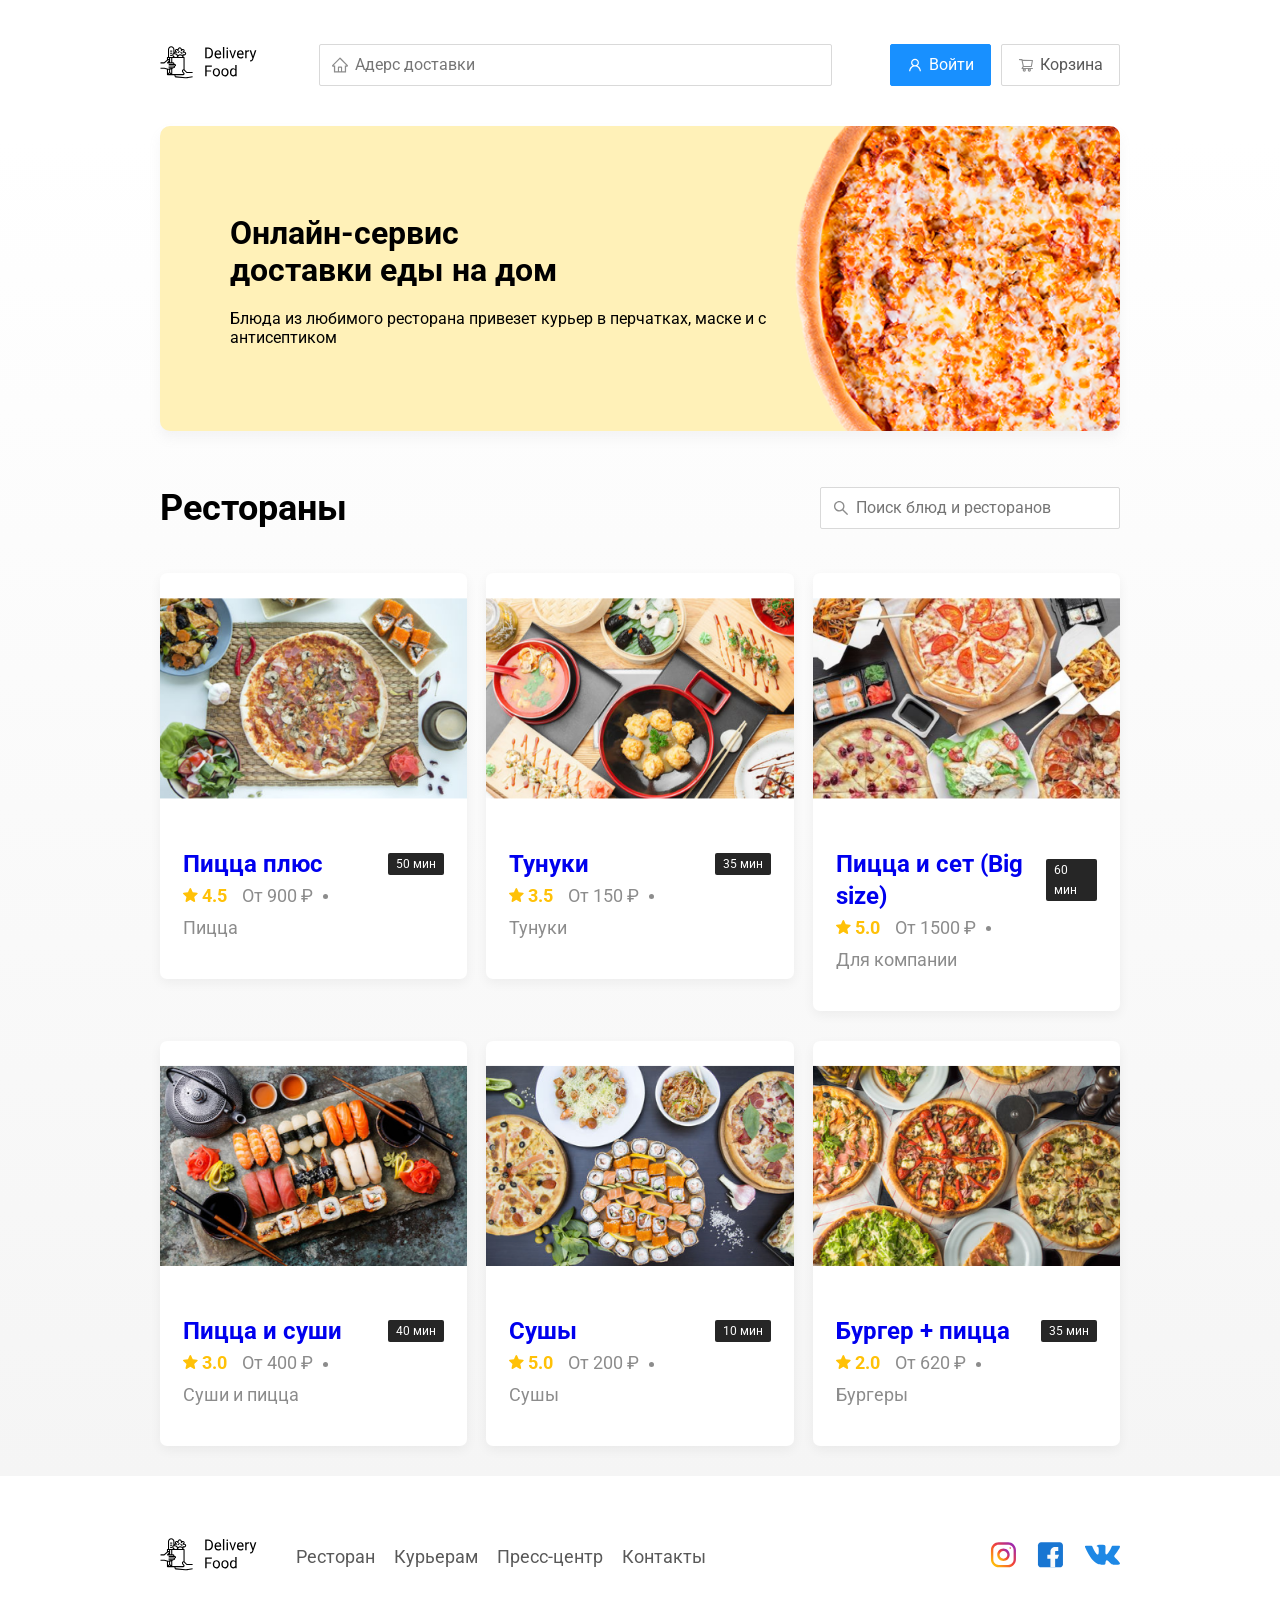
==== index.html @ 91195c6a "Add files via upload" ====
<!DOCTYPE html>
<html lang="ru">
<head>
    <meta charset="UTF-8">
    <meta name="viewport" content="width=device-width, initial-scale=1.0">
    <link rel="stylesheet" href="CSS\normalize.css">
    <link rel="stylesheet" href="/CSS/style.css">
    <title>Food delivery</title>
    <link href="https://fonts.googleapis.com/css?family=Roboto:400,700&display=swap&subset=cyrillic" rel="stylesheet">
</head>
<body>
    <div class="container">
        <header class="header">
            <a href="index.html" class="Logo"> 
                <img src="Images/logo.svg" alt="logo">
            </a>
            <input class="input input-address" type="text" placeholder="Адерс доставки">
            <div class="buttons">
                <button class="button button-primary">
                    <img src="Images/user.svg" alt="user" class="button-icon">
                    <span class="button-text">Войти</span>
                    </button>
                <button class="button">
                    <img src="Images/shopping-cart.svg" alt="" class="button-icon">
                    <span class="button-text">Корзина</span>
                </button>
            </div>
        </header>
    </div>
    <!-- container -->
    <main class="main">
        <div class="container">
            <section class="promo">
                <h1 class="promo-title">Онлайн-сервис <br> доставки еды на дом</h1>
                <p class="promo-text">Блюда из любимого ресторана привезет курьер в перчатках, маске и с антисептиком</p>
            </section>
    
            <secrtion class="restaurants">
                <div class="section-heading">
                    <h2 class="section-title">Рестораны</h2>
                    <input type="text" class="input input-search" placeholder="Поиск блюд и ресторанов">
                </div>
                <div class="cards">
                    <a href="restaurant.html" class="card">
                        <img src="Images/image.png" alt="image" class="card-image">
                        <div class="card-text">
                            <div class="card-heading">
                                <h3 class="card-title">Пицца плюс</h3>
                                <span class="card-tag tag">50 мин</span>
                            </div>
                            <!-- card heading -->
                            <div class="card-info">
                                <div class="rating"><img src="Images/star.svg" alt="rating" class="rating-star"> 4.5</div>
                                <div class="price">От 900 ₽</div>
                                <div class="category">Пицца</div>
                            </div>
                            <!-- card1-info -->
                        </div>
                    </a>
                    <!-- /card -->
                    <a href="restaurant.html" class="card">
                        <img src="Images/tanuki.png" alt="image" class="card-image">
                        <div class="card-text">
                            <div class="card-heading">
                                <h3 class="card-title">Тунуки</h3>
                                <span class="card-tag tag">35 мин</span>
                            </div>
                            <!-- card heading -->
                            <div class="card-info">
                                <div class="rating"><img src="Images/star.svg" alt="rating" class="rating-star"> 3.5</div>
                                <div class="price">От 150 ₽</div>
                                <div class="category">Тунуки</div>
                            </div>
                            <!-- card2-info -->
                        </div>
                    </a>
                    <!-- /card -->
                    <a href="restaurant.html" class="card" >
                        <img src="Images/foodband.png" alt="image" class="card-image">
                        <div class="card-text">
                            <div class="card-heading">
                                <h3 class="card-title">Пицца и сет (Big size)</h3>
                                <span class="card-tag tag">60 мин</span>
                            </div>
                            <!-- card heading -->
                            <div class="card-info">
                                <div class="rating"><img src="Images/star.svg" alt="rating" class="rating-star"> 5.0</div>
                                <div class="price">От 1500 ₽</div>
                                <div class="category">Для компании</div>
                            </div>
                            <!-- card3-info -->
                        </div>
                    </a>
                    <!-- /card -->
                    <a href="restaurant.html" class="card">
                        <img src="Images/sushi-set.png" alt="image" class="card-image">
                        <div class="card-text">
                            <div class="card-heading">
                                <h3 class="card-title">Пицца и суши</h3>
                                <span class="card-tag tag">40 мин</span>
                            </div>
                            <!-- card heading -->
                            <div class="card-info">
                                <div class="rating"><img src="Images/star.svg" alt="rating" class="rating-star"> 3.0</div>
                                <div class="price">От 400 ₽</div>
                                <div class="category">Суши и пицца</div>
                            </div>
                            <!-- card4-info -->
                        </div>
                    </a>
                    <!-- /card -->
                    <a href="restaurant.html" class="card">
                        <img src="Images/sushi.png" alt="image" class="card-image">
                        <div class="card-text">
                            <div class="card-heading">
                                <h3 class="card-title">Сушы</h3>
                                <span class="card-tag tag">10 мин</span>
                            </div>
                            <!-- card heading -->
                            <div class="card-info">
                                <div class="rating"><img src="Images/star.svg" alt="rating" class="rating-star"> 5.0</div>
                                <div class="price">От 200 ₽</div>
                                <div class="category">Сушы</div>
                            </div>
                            <!-- card5-info -->
                        </div>
                    </a>
                    <!-- /card -->
                    <a href="restaurant.html" class="card">
                        <img src="Images/pizza-burger.png" alt="image" class="card-image">
                        <div class="card-text">
                            <div class="card-heading">
                                <h3 class="card-title">Бургер + пицца</h3>
                                <span class="card-tag tag">35 мин</span>
                            </div>
                            <!-- card heading -->
                            <div class="card-info">
                                <div class="rating"><img src="Images/star.svg" alt="rating" class="rating-star"> 2.0</div>
                                <div class="price">От 620 ₽</div>
                                <div class="category">Бургеры</div>
                            </div>
                            <!-- card6-info -->
                        </div>
                    </a>
                    <!-- /card -->
                </div>
                <!-- /cards -->
            </secrtion>
        </div>
    </main>
    <footer class="footer">
        <div class="container">
            <div class="footer-block">
                <a href="index.html" class="Logo"> 
                    <img src="Images/logo.svg" alt="logo">
                </a>
                <nav class="footer-nav">
                    <a href="#" class="footer-link">Ресторан</a>
                    <a href="#" class="footer-link">Курьерам</a>
                    <a href="#" class="footer-link">Пресс-центр</a>
                    <a href="#" class="footer-link">Контакты</a>
                </nav>
                <div class="social-links">
                    <a href="#" class="social-link"><img src="Images\instagram.svg" alt="instagram"></a>
                    <a href="#" class="social-link"><img src="Images\FB.svg" alt="FB"></a>
                    <a href="#" class="social-link"><img src="Images\VK.svg" alt="VK"></a>
                </div>
            </div>
        </div>
    </footer>
</body>
</html>
---- CSS/style.css ----
* {
    box-sizing: border-box;
}
body {
    font-family: 'Roboto', sans-serif;
    padding-top: 44px;
}
.container{
    max-width: 1200px;
    margin: auto;
}
.header {
    display: flex;
    align-items: center;
    justify-content: space-between;
    margin-bottom: 40px;
}
.input {
    background: #FFFFFF;
    border: 1px solid #D9D9D9;
    border-radius: 2px;
    font-size: 16px;
    line-height: 24px;
    padding: 8px;
    color: #BFBFBF;
    padding-left: 35px;
    background-repeat: no-repeat;
    background-position: left 11px center;
}
.input-address {
    flex: 0.8;  /*80 відсотків від ширини екрану*/
    background-image: url(../Images/home.svg);
}
.input-search {
    background-image: url(../Images/search.svg);
    width: 300px;
    margin-left: auto;
}
.buttons {
    display: flex;
    align-items: center;
}
.button {
    /* кнопки рядом */
    display: flex;
    align-items: center;
    /* одна под одной */
    padding: 8px 16px;
    background: #FFFFFF;
    border: 1px solid #D9D9D9;
    box-sizing: border-box;
    box-shadow: 0px 0px 2px rgba(0, 0, 0, 0.0015);
    border-radius: 2px;
    color: #595959;
    font-size: 16px;
    line-height: 24px;
}
.button-primary {
    background: #1890FF;
    border: 1px solid #1890FF;
    color: #fff;
    margin-right: 10px;
}
.button-card-text {
    margin-right: 10px;
}
.button-icon {
    margin-right: 6px;
    vertical-align: middle;
}
.promo {
    box-shadow: 0px 7px 12px rgba(158, 158, 163, 0.1);
    background:#FFF1B8 url(../Images/promo-image.png) no-repeat top -152px right -159px / 542px;
    border-radius: 10px;
    padding: 68px 70px;
    margin-bottom: 56px;
}
.promo-text {
    max-width: 538px;
}
.section-heading {
    display: flex;
    align-items: center;
    margin-bottom: 44px;
}
.section-title {
    font-style: normal;
    font-weight: bold;
    font-size: 36px;
    line-height: 42px;
    margin: 0;
    color: #000000;
    margin-right: 30px;
}
.cards {
    display: flex;
    align-items: flex-start;
    flex-wrap: wrap;
    justify-content: space-between;
}
.card {
    background: #FFFFFF;
    box-shadow: 0px 4px 12px rgba(0, 0, 0, 0.05);
    border-radius: 7px;
    overflow: hidden;
    margin-bottom: 30px;
    flex-basis: 32%; /*малюноки по 30 відсотків займають*/
    text-decoration: none;
}
.card-image {
    width: 384px;
    height: 250px;
    object-fit: cover; /*обрізати під розмір якщо малюнок більший*/
}
.card-text {
    padding: 20px 23px 35px 23px;
}
.card-heading {
    display: flex;
    align-items: center;
    justify-content: space-between;
}
.card-title {
    margin: 0;
    font-style: normal;
    font-weight: bold;
    font-size: 24px;
    line-height: 32px;
}
.card-title-reg {
    font-weight: 400;
}
.card-tag {
    font-style: normal;
    font-weight: normal;
    font-size: 12px;
    line-height: 20px;
    color: #FFFFFF;
    background: #262626;
    border-radius: 2px;
    padding: 1px 8px;
}
.card-info  {
    display: flex;
    align-items: center;
    flex-wrap: wrap;
}
.card-buttons {
    display: flex;
    list-style: center;
    margin-top: 24px;
}
.card-price-bold {
    font-weight: bold;
    font-size: 20px;
    line-height: 32px;
    margin-left: 30px;
}
.rating {
    margin-right: 26px;
    color: #FFC107;
    font-style: normal;
    font-weight: bold;
    font-size: 18px;
    line-height: 32px;
}
.price, 
.category {
    font-size: 18px;
    line-height: 32px;
    color: #8C8C8C;
}
.price {
    margin-right: 10px;
}
.ingredients {
    font-size: 18px;
    line-height: 21px;
    color: #8C8C8C;
}
.category {                     /*обрізання переповненого тексту*/
    text-overflow: ellipsis;
    overflow: hidden;
    white-space: nowrap;
    min-width: 150px;
}
.price:after {
    content: "";
    width: 5px;
    height: 5px;
    background-color: #8C8C8C;
    display: inline-block;
    vertical-align: middle;
    border-radius: 50%;
    margin-left: 10px;
}
.main {
    background: linear-gradient(180deg, rgba(245, 245, 245, 0) 1.04%, #F5F5F5 100%);
}
.footer {
    padding: 60px 0;
}
.footer-block {
    display: flex;
    align-items: center;
    justify-content: space-between;
}
.footer-nav {
    margin-left: 35px;
    margin-right: auto;
}
.footer-link {
    display: inline-block;
    color: #595959;
    text-decoration: none;
    font-weight: normal;
    font-size: 18px;
    line-height: 21px;
}
.footer-link:not(:last-child) {
    margin-right: 15px;
}
.social-links {
    display: flex;
    align-items: center;
}
.social-link:not(:last-child) {
    margin-right: 21px;
}
.modal {

    position: fixed;
    left: 0;
    top: 0;
    width: 100%;
    height: 100%;
    background: rgba(0, 0, 0, 0.4);
    display: none;
}
.is-open {
    display: flex;
}
.modal-dialog {
    max-width: 780px;
    width: 95%;
    background: #FFFFFF;
    border-radius: 5px;
    margin: auto;
    padding: 40px 45px;
}
.modal-header {
    display: flex;
    align-items: center;
    justify-content: space-between;
    margin-bottom: 45px;
}
.close {
    font-size: 36px;
    border: none;
    background-color: transparent;
}
.modal-body {
    margin-bottom: 52px;
}
.food-row {
    display: flex;
    align-items: flex-start;
    justify-content: space-between;
    padding-bottom: 10px;
    border-bottom: 1px solid #D9D9D9;
    margin-bottom: 10px;
}
.food-name {
    font-weight: normal;
    font-size: 18px;
    line-height: 32px;
}
.food-price {
    margin-left: auto;
    margin-right: 47px;
    font-weight: bold;
    font-size: 20px;
    line-height: 32px;
}
.modal-title {
    margin: 0;
    font-style: normal;
    font-weight: bold;
    font-size: 36px;
    line-height: 42px;
}
.food-counter {
    display: flex;
    align-items: center;
}
.counter-button {
    display: flex;
    align-items: center;
    justify-content: center;
    width: 39px;
    height: 32px;
    background: #FFFFFF;
    border: 1px solid #40A9FF;
    box-sizing: border-box;
    border-radius: 2px;
    font-weight: normal;
    font-size: 14px;
    line-height: 22px;
    color: #40A9FF;
}
.coutner {
    font-size: 16px;
    line-height: 24px;
    margin-left: 10px;
    margin-right: 10px;
}
.modal-footer {
    display: flex;
    align-items: center;
    justify-content: space-between;
}
.footer-buttons {
    display: flex;
    align-items: center;
}
.modal-pricetag {
    background: #262626;
    border-radius: 5px;
    color: #FFFFFF;
    padding: 15px 20px;
    font-weight: bold;
    font-size: 20px;
    line-height: 23px;
}
@media (max-width: 1366px) {
    .container {
        max-width: 960px;
    }
    .promo {
        background-position: center right -190px;
        border-style: 750px;
    }
    .rating {
        margin-right: 15px;
    }
    .category, 
    .price {
        font-style: 14px;
    }
    .card-image {
        width: 100%;
        object-fit: scale-down;
    }
}
@media (max-width: 992px){
    .container {
        max-width: 750px;
    }
    .promo {
        padding: 50px;
        border-style: 400px;
        background-size: 400px;
        background-position: center right -200px;
    }
    .promo-text {
        font-size: 18px;
        max-width: 400px;
    }
    .card {
        flex-basis: 49%; /*пів екрану*/
    }
    .footer-link {
        font-style: 16px;
    }
}
@media (max-width: 768px){
    .container {
        max-width: 560px;
    }
    .card-info {
        font-weight: wrap;
    }
    .card .rating {         /*Тільки в середині картки*/
        flex-basis: 100%;
    }
    .card-title {
        font-size: 18px;
    }
    .promo {
        background-size: 400px;
        background-position: bottom -70px right -244px;
    }
    .promo-title {
        font-size: 24px;
        line-height: 1.4;
    }
    .promo-text {
        margin-top: 0;
    }
}
@media (max-width: 578px) {
    .container {
        width: 90%;
    }
    .header {
        flex-wrap: wrap;
    }
    .input-address {
        margin-top: 15px;
        order: 5;
        flex: 1;
    }
    .promo {
        background-image: none;
    }
    .promo-title {
        margin-bottom: 10px;
    }
    .section-title {
        font-size: 20px;
    }
    .card {
        flex-basis: 100%;
    }
    .card-image {
        width: 100%;
    }
    .footer {
        padding: 30px 0;
    }
    .footer-block {
        align-items: flex-start; /*вирівнювання по верхівці*/
    }
    .footer-nav {
        margin-left: 0;
        margin-right: 0;
        order: 0;
        display: flex;
        flex-direction: column; /*вирівнювання в стовпчик*/
    }
    .footer-logo {
        margin-right: 15px;
        order: 1;
    }
    .social-links {
        order: 2;
    }
}
@media (max-width: 480px) {
    .button-text {
        display: none;
    }
    .button-icon {
        margin: 0;
    }
    .button {
        min-height: 40px;
    }
    .promo {
        padding: 20px;
    }
    .section-heading {
        flex-wrap: wrap;
    }
    .footer-block {
        flex-wrap: wrap;
        font-display: column;
    }
    .footer-logo {
        order: 0;
        margin-bottom: 20px;
    }
    .footer-nav {
        margin-bottom: 20px;
        text-align: center;
    }
    footer-link:not(:last-child) {
        margin-right: 0;
    }
}
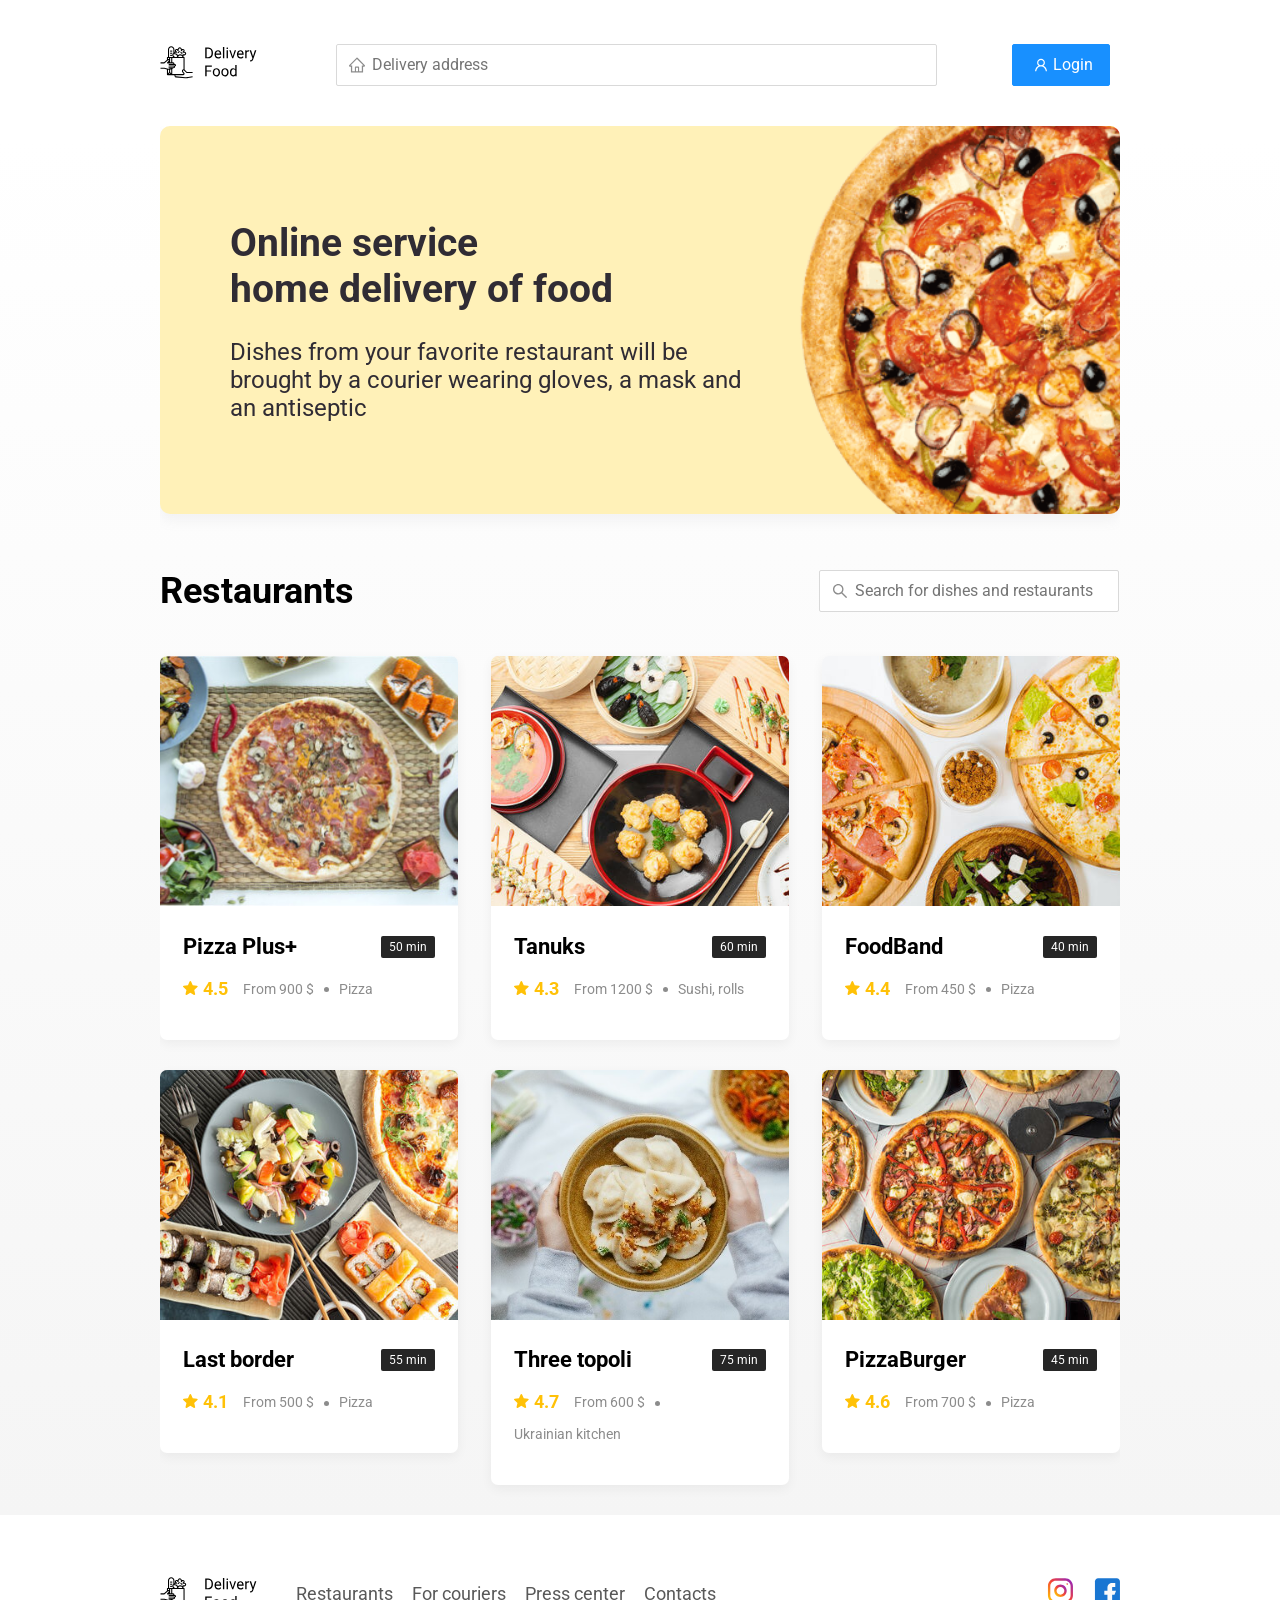
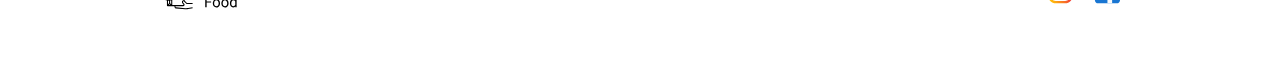
==== commit 8a8378c6: "Add files via upload" ====
--- a/index.html
+++ b/index.html
@@ -1,172 +1,220 @@
 <!DOCTYPE html>
-<html lang="ru">
+<html lang="en">
+
 <head>
-    <meta charset="UTF-8">
-    <meta name="viewport" content="width=device-width, initial-scale=1.0">
-    <link rel="stylesheet" href="CSS\normalize.css">
-    <link rel="stylesheet" href="/CSS/style.css">
-    <title>Food delivery</title>
-    <link href="https://fonts.googleapis.com/css?family=Roboto:400,700&display=swap&subset=cyrillic" rel="stylesheet">
+    <meta charset="UTF-8"/>
+    <meta name="viewport" content="width=device-width, initial-scale=1.0"/>
+    <title>Delivery Food — home delivery</title>
+	<link rel="icon" type="image/x-icon" href="img/icon/logo.svg">
+    <link href="https://fonts.googleapis.com/css?family=Roboto:400,700&display=swap&subset=cyrillic" rel="stylesheet"/>
+    <link rel="stylesheet" href="css/normalize.css"/>
+    <link rel="stylesheet" href="css/style.css"/>
+    <link rel="stylesheet" href="https://cdn.jsdelivr.net/npm/swiper@8/swiper-bundle.min.css">
 </head>
+
 <body>
-    <div class="container">
-        <header class="header">
-            <a href="index.html" class="Logo"> 
-                <img src="Images/logo.svg" alt="logo">
-            </a>
-            <input class="input input-address" type="text" placeholder="Адерс доставки">
-            <div class="buttons">
-                <button class="button button-primary">
-                    <img src="Images/user.svg" alt="user" class="button-icon">
-                    <span class="button-text">Войти</span>
-                    </button>
-                <button class="button">
-                    <img src="Images/shopping-cart.svg" alt="" class="button-icon">
-                    <span class="button-text">Корзина</span>
-                </button>
-            </div>
-        </header>
-    </div>
-    <!-- container -->
-    <main class="main">
-        <div class="container">
-            <section class="promo">
-                <h1 class="promo-title">Онлайн-сервис <br> доставки еды на дом</h1>
-                <p class="promo-text">Блюда из любимого ресторана привезет курьер в перчатках, маске и с антисептиком</p>
-            </section>
-    
-            <secrtion class="restaurants">
-                <div class="section-heading">
-                    <h2 class="section-title">Рестораны</h2>
-                    <input type="text" class="input input-search" placeholder="Поиск блюд и ресторанов">
-                </div>
-                <div class="cards">
-                    <a href="restaurant.html" class="card">
-                        <img src="Images/image.png" alt="image" class="card-image">
-                        <div class="card-text">
-                            <div class="card-heading">
-                                <h3 class="card-title">Пицца плюс</h3>
-                                <span class="card-tag tag">50 мин</span>
-                            </div>
-                            <!-- card heading -->
-                            <div class="card-info">
-                                <div class="rating"><img src="Images/star.svg" alt="rating" class="rating-star"> 4.5</div>
-                                <div class="price">От 900 ₽</div>
-                                <div class="category">Пицца</div>
-                            </div>
-                            <!-- card1-info -->
-                        </div>
-                    </a>
-                    <!-- /card -->
-                    <a href="restaurant.html" class="card">
-                        <img src="Images/tanuki.png" alt="image" class="card-image">
-                        <div class="card-text">
-                            <div class="card-heading">
-                                <h3 class="card-title">Тунуки</h3>
-                                <span class="card-tag tag">35 мин</span>
-                            </div>
-                            <!-- card heading -->
-                            <div class="card-info">
-                                <div class="rating"><img src="Images/star.svg" alt="rating" class="rating-star"> 3.5</div>
-                                <div class="price">От 150 ₽</div>
-                                <div class="category">Тунуки</div>
-                            </div>
-                            <!-- card2-info -->
-                        </div>
-                    </a>
-                    <!-- /card -->
-                    <a href="restaurant.html" class="card" >
-                        <img src="Images/foodband.png" alt="image" class="card-image">
-                        <div class="card-text">
-                            <div class="card-heading">
-                                <h3 class="card-title">Пицца и сет (Big size)</h3>
-                                <span class="card-tag tag">60 мин</span>
-                            </div>
-                            <!-- card heading -->
-                            <div class="card-info">
-                                <div class="rating"><img src="Images/star.svg" alt="rating" class="rating-star"> 5.0</div>
-                                <div class="price">От 1500 ₽</div>
-                                <div class="category">Для компании</div>
-                            </div>
-                            <!-- card3-info -->
-                        </div>
-                    </a>
-                    <!-- /card -->
-                    <a href="restaurant.html" class="card">
-                        <img src="Images/sushi-set.png" alt="image" class="card-image">
-                        <div class="card-text">
-                            <div class="card-heading">
-                                <h3 class="card-title">Пицца и суши</h3>
-                                <span class="card-tag tag">40 мин</span>
-                            </div>
-                            <!-- card heading -->
-                            <div class="card-info">
-                                <div class="rating"><img src="Images/star.svg" alt="rating" class="rating-star"> 3.0</div>
-                                <div class="price">От 400 ₽</div>
-                                <div class="category">Суши и пицца</div>
-                            </div>
-                            <!-- card4-info -->
-                        </div>
-                    </a>
-                    <!-- /card -->
-                    <a href="restaurant.html" class="card">
-                        <img src="Images/sushi.png" alt="image" class="card-image">
-                        <div class="card-text">
-                            <div class="card-heading">
-                                <h3 class="card-title">Сушы</h3>
-                                <span class="card-tag tag">10 мин</span>
-                            </div>
-                            <!-- card heading -->
-                            <div class="card-info">
-                                <div class="rating"><img src="Images/star.svg" alt="rating" class="rating-star"> 5.0</div>
-                                <div class="price">От 200 ₽</div>
-                                <div class="category">Сушы</div>
-                            </div>
-                            <!-- card5-info -->
-                        </div>
-                    </a>
-                    <!-- /card -->
-                    <a href="restaurant.html" class="card">
-                        <img src="Images/pizza-burger.png" alt="image" class="card-image">
-                        <div class="card-text">
-                            <div class="card-heading">
-                                <h3 class="card-title">Бургер + пицца</h3>
-                                <span class="card-tag tag">35 мин</span>
-                            </div>
-                            <!-- card heading -->
-                            <div class="card-info">
-                                <div class="rating"><img src="Images/star.svg" alt="rating" class="rating-star"> 2.0</div>
-                                <div class="price">От 620 ₽</div>
-                                <div class="category">Бургеры</div>
-                            </div>
-                            <!-- card6-info -->
-                        </div>
-                    </a>
-                    <!-- /card -->
-                </div>
-                <!-- /cards -->
-            </secrtion>
-        </div>
-    </main>
-    <footer class="footer">
-        <div class="container">
-            <div class="footer-block">
-                <a href="index.html" class="Logo"> 
-                    <img src="Images/logo.svg" alt="logo">
-                </a>
-                <nav class="footer-nav">
-                    <a href="#" class="footer-link">Ресторан</a>
-                    <a href="#" class="footer-link">Курьерам</a>
-                    <a href="#" class="footer-link">Пресс-центр</a>
-                    <a href="#" class="footer-link">Контакты</a>
-                </nav>
-                <div class="social-links">
-                    <a href="#" class="social-link"><img src="Images\instagram.svg" alt="instagram"></a>
-                    <a href="#" class="social-link"><img src="Images\FB.svg" alt="FB"></a>
-                    <a href="#" class="social-link"><img src="Images\VK.svg" alt="VK"></a>
-                </div>
-            </div>
-        </div>
-    </footer>
+	<div class="container">
+		<header class="header">
+			<a class="logo">
+				<img src="img/icon/logo.svg" alt="Logo"/>
+			</a>
+			<label class="address">
+				<input type="text" class="input input-address" placeholder="Delivery address"/>
+			</label>
+			<div class="buttons">
+				<span class="user-name"></span>
+				<button class="button button-primary button-auth">
+					<span class="button-auth-svg"></span>
+					<span class="button-text">Login</span>
+				</button>
+				<button class="button button-cart" id="cart-button">
+					<span class="button-cart-svg"></span>
+					<span class="button-text">Cart</span>
+				</button>
+				<button class="button button-primary button-out">
+					<span class="button-text">Logout</span>
+					<span class="button-out-svg"></span>
+				</button>
+			</div>
+		</header>
+	</div>
+	<!-- /.container  -->
+
+	<main class="main">
+		<div class="container">
+			<div class="container-promo swiper-container">
+				<div class="swiper-wrapper">
+				<section class="swiper-slide promo pizza">
+					<h1 class="promo-title">Online service <br/>home delivery of food</h1>
+					<p class="promo-text">
+						Dishes from your favorite restaurant will be brought by a courier wearing gloves, a mask and an antiseptic
+					</p>
+				</section>
+				<section class="swiper-slide promo kebab">
+					<h1 class="promo-title">Kebabs for May <br> with discount 35%</h1>
+					<p class="promo-text">
+						Order kebabs in any restaurant before May 10 and get a discount using the OMAG promo code
+					</p>
+				</section>
+				<section class="swiper-slide promo vegetables">
+					<h1 class="promo-title">20% discount on all food <br> by promo code LOVE.JS</h1>
+					<p class="promo-text">
+						The dish from the restaurant will be brought along with two gift books on the frontend
+					</p>
+				</section>
+				<section class="swiper-slide promo sushi">
+					<h1 class="promo-title">Discounted sets up to 30% <br> in restaurants</h1>
+					<p class="promo-text">
+						Discounts on sets until May 30 with a promo code DADADA
+					</p>
+				</section>
+				</div>
+			</div>
+			<section class="restaurants">
+				<div class="section-heading">
+					<h2 class="section-title">Restaurants</h2>
+					<label class="search">
+						<input type="text" class="input input-search" placeholder="Search for dishes and restaurants"/>
+					</label>
+				</div>
+				<div class="cards cards-restaurants">
+					
+				</div>
+				<!-- /.cards -->
+			</section>
+			<section class="menu hide">
+				<div class="section-heading">
+					<h2 class="section-title restaurant-title">Pizza Plus</h2>
+					<div class="card-info">
+						<div class="rating">
+							4.5
+						</div>
+						<div class="price">From 50 $</div>
+						<div class="category">Pizza</div>
+					</div>
+					<!-- /.card-info -->
+				</div>
+				<div class="cards cards-menu">
+					
+				</div>
+				<!-- /.cards -->
+			</section>
+
+		</div>
+		<!-- /.container -->
+	</main>
+
+	<footer class="footer">
+		<div class="container">
+			<div class="footer-block">
+				<img src="img/icon/logo.svg" alt="logo" class="logo footer-logo"/>
+				<nav class="footer-nav">
+					<a href="#" class="footer-link">Restaurants </a>
+					<a href="#" class="footer-link">For couriers</a>
+					<a href="#" class="footer-link">Press center</a>
+					<a href="#" class="footer-link">Contacts</a>
+				</nav>
+				<div class="social-links">
+					<a href="#" class="social-link"><img src="img/social/instagram.svg" alt="instagram"/></a>
+					<a href="#" class="social-link"><img src="img/social/fb.svg" alt="facebook"/></a>
+				</div>
+				<!-- /.social-links -->
+			</div>
+			<!-- /.footer-block -->
+		</div>
+	</footer>
+
+	<div class="modal modal-cart">
+		<div class="modal-dialog">
+			<div class="modal-header">
+				<h3 class="modal-title">Cart</h3>
+				<button class="close">&times;</button>
+			</div>
+			<!-- /.modal-header -->
+			<div class="modal-body">
+				<div class="food-row">
+					<span class="food-name">Roll eel standard</span>
+					<strong class="food-price">250 $</strong>
+					<div class="food-counter">
+						<button class="counter-button">-</button>
+						<span class="counter">1</span>
+						<button class="counter-button">+</button>
+					</div>
+				</div>
+				<!-- /.foods-row -->
+				<div class="food-row">
+					<span class="food-name">Ролл угорь стандарт</span>
+					<strong class="food-price">250 $</strong>
+					<div class="food-counter">
+						<button class="counter-button">-</button>
+						<span class="counter">1</span>
+						<button class="counter-button">+</button>
+					</div>
+				</div>
+				<!-- /.foods-row -->
+				<div class="food-row">
+					<span class="food-name">Ролл угорь стандарт</span>
+					<strong class="food-price">250 $</strong>
+					<div class="food-counter">
+						<button class="counter-button">-</button>
+						<span class="counter">1</span>
+						<button class="counter-button">+</button>
+					</div>
+				</div>
+				<!-- /.foods-row -->
+				<div class="food-row">
+					<span class="food-name">Ролл угорь стандарт</span>
+					<strong class="food-price">250 $</strong>
+					<div class="food-counter">
+						<button class="counter-button">-</button>
+						<span class="counter">1</span>
+						<button class="counter-button">+</button>
+					</div>
+				</div>
+				<!-- /.foods-row -->
+			</div>
+			<!-- /.modal-body -->
+			<div class="modal-footer">
+				<span class="modal-pricetag">1250 $</span>
+				<div class="footer-buttons">
+					<button class="button button-primary">Make order</button>
+					<button class="button clear-cart">Cancel</button>
+				</div>
+			</div>
+			<!-- /.modal-footer -->
+		</div>
+		<!-- /.modal-dialog -->
+	</div>
+
+	<div class="modal-auth">
+		<div class="modal-dialog modal-dialog-auth">
+			<button class="close-auth">&times;</button>
+			<form id="logInForm">
+				<fieldset class="modal-body">
+					<legend class="modal-title">Authorization</legend>
+					<label class="label-auth">
+						<span>Login</span>
+						<input id="login" type="text">
+						<span id='wrongLogin'>Input login</span>
+					</label>
+					<label class="label-auth">
+						<span>Password</span>
+						<input id="password" type="password">
+					</label>
+				</fieldset>
+				<!-- /.modal-body -->
+				<div class="modal-footer">
+					<div class="footer-buttons">
+						<button class="button button-primary button-login" type="submit">Login</button>
+					</div>
+				</div>
+			</form>
+			<!-- /.modal-footer -->
+		</div>
+		<!-- /.modal-dialog -->
+	</div>
+	<script src="https://cdn.jsdelivr.net/npm/swiper@8/swiper-bundle.min.js"></script>
+	<script src="js/main.js"></script>
 </body>
+
 </html>
--- a/css/style.css
+++ b/css/style.css
@@ -0,0 +1,848 @@
+* {
+    box-sizing: border-box;
+}
+
+body {
+    font-family: "Roboto", sans-serif;
+    padding-top: 44px;
+}
+
+a,
+button {
+    cursor: pointer;
+    color: inherit;
+}
+
+.hide {
+    display: none;
+}
+
+.container {
+    max-width: 1200px;
+    margin: auto;
+    overflow: hidden;
+}
+
+.header {
+    display: flex;
+    align-items: center;
+    justify-content: space-between;
+    margin-bottom: 40px;
+}
+
+.input {
+    background-color: #ffffff;
+    border: 1px solid #d9d9d9;
+    border-radius: 2px;
+    font-size: 16px;
+    line-height: 24px;
+    padding: 8px 8px 8px 35px;
+    background-repeat: no-repeat;
+    background-position: left 11px center;
+}
+
+.address {
+    flex: 0.8;
+}
+
+.input-address {
+    width: 100%;
+    background-image: url(../img/icon/home.svg);
+}
+
+.search {
+    margin-left: auto;
+    margin-right: 1px;
+}
+
+.input-search {
+    width: 300px;
+    background-image: url(../img/icon/search.svg);
+
+}
+
+.buttons {
+    display: flex;
+    align-items: center;
+}
+
+.button {
+    display: flex;
+    align-items: center;
+    padding: 8px 16px;
+    background: #ffffff;
+    border: 1px solid #d9d9d9;
+    box-sizing: border-box;
+    box-shadow: 0 0 2px rgba(0, 0, 0, 0.0015);
+    border-radius: 2px;
+    color: #595959;
+    font-size: 16px;
+    line-height: 24px;
+}
+
+.button:hover {
+    background: #1890ff;
+    border: 1px solid #1890ff;
+    color: #fff;
+}
+
+
+.button-primary {
+    background: #1890ff;
+    border: 1px solid #1890ff;
+    color: #fff;
+    margin-right: 10px;
+}
+
+.button-primary:hover {
+    background: #ffffff;
+    border: 1px solid #d9d9d9;
+    color: #595959;
+}
+
+.button-icon {
+    margin-right: 6px;
+}
+
+.button-card-text {
+    margin-right: 10px;
+}
+
+.button-auth {
+    background-position: 20px 13px;
+}
+
+.button-primary .button-auth-svg {
+    width: 24px;
+    height: 24px;
+    background-color: #fff;
+    -webkit-mask: url("../img/icon/user.svg") no-repeat 50% 50%;
+    mask: url("../img/icon/user.svg") no-repeat 50% 50%;
+    background-repeat: no-repeat;
+}
+
+.button-primary:hover .button-auth-svg {
+    background-color: #595959;
+}
+
+.button .button-cart-svg {
+    width: 24px;
+    height: 24px;
+    background-color: #595959;
+    -webkit-mask: url("../img/icon/shopping-cart.svg") no-repeat 50% 50%;
+    mask: url("../img/icon/shopping-cart.svg") no-repeat 50% 50%;
+    background-repeat: no-repeat;
+}
+
+.button-primary .button-cart-svg {
+    background-color: #fff;
+}
+
+.button:hover .button-cart-svg {
+    background-color: #fff;
+}
+
+.button-primary:hover .button-cart-svg {
+    background-color: #595959;
+}
+
+.button-cart {
+    display: none;
+    margin: 0 5px;
+}
+
+.button-out {
+    display: none;
+    margin: 0 5px;
+}
+
+.user-name {
+    display: none;
+    margin-right: 20px;
+    font-weight: bold;
+    font-size: 18px;
+}
+
+.promo-slider {
+
+    width: 600px;
+    height: 300px;
+
+}
+
+.promo {
+    box-shadow: 0 7px 12px rgba(158, 158, 163, 0.1);
+    border-radius: 10px;
+    padding: 68px 70px;
+    margin-bottom: 56px;
+}
+
+.pizza {
+    background: #fff1b8 url(../img/promo/pizza.png) no-repeat top -100px right -250px / 830px
+}
+
+.kebab {
+    background: #D6E4FF url(../img/promo/kebab.png) no-repeat top 45px right 40px / 450px;
+}
+
+.vegetables {
+    background: #FFF566 url(../img/promo/vegetables.png) no-repeat top 0 right 0 / 825px
+}
+
+.sushi {
+    background: #FFF1F0 url(../img/promo/sushi.png) no-repeat top 10px right 15px / 500px
+}
+
+.promo-title {
+    font-style: normal;
+    font-weight: bold;
+    font-size: 39px;
+    line-height: 46px;
+    color: #302c34;
+}
+
+.promo-text {
+    font-style: normal;
+    font-weight: normal;
+    font-size: 24px;
+    line-height: 28px;
+    color: #302c34;
+    max-width: 538px;
+}
+
+.main {
+    background: linear-gradient(180deg, rgba(245, 245, 245, 0) 1.04%, #f5f5f5 100%);
+}
+
+.section-heading {
+    display: flex;
+    align-items: center;
+    margin-bottom: 44px;
+}
+
+.section-title {
+    font-style: normal;
+    font-weight: bold;
+    font-size: 36px;
+    line-height: 42px;
+    margin: 0 30px 0 0;
+    color: #000000;
+}
+
+.cards {
+    display: flex;
+    align-items: flex-start;
+    justify-content: space-between;
+    flex-wrap: wrap;
+}
+
+.card {
+    background: #ffffff;
+    box-shadow: 0 4px 12px rgba(0, 0, 0, 0.05);
+    border-radius: 7px;
+    overflow: hidden;
+    margin-bottom: 30px;
+    flex-basis: 31%;
+    text-decoration: none;
+
+}
+
+.card-restaurant {
+    cursor: pointer
+}
+
+.card-image {
+    width: 100%;
+    height: 250px;
+    object-fit: cover;
+}
+
+
+.card-text {
+    padding: 20px 23px 35px;
+    min-height: 275px;
+    display: flex;
+    flex-direction: column;
+}
+
+
+
+.restaurants .card-text {
+    min-height: auto;
+}
+
+.card-heading {
+    display: flex;
+    align-items: center;
+    justify-content: space-between;
+    margin-bottom: 10px;
+}
+
+.card-title {
+    margin: 0;
+    font-style: normal;
+    font-weight: bold;
+    font-size: 22px;
+    line-height: 32px;
+}
+
+.card-title-reg {
+    font-weight: 400;
+}
+
+.card-tag {
+    font-style: normal;
+    font-weight: normal;
+    font-size: 12px;
+    line-height: 20px;
+    color: #ffffff;
+    background: #262626;
+    border-radius: 2px;
+    padding: 1px 8px;
+}
+
+.card-info {
+    display: flex;
+    align-items: center;
+    flex-wrap: wrap;
+}
+
+.card-buttons {
+    display: flex;
+    margin-top: 24px;
+    flex-grow: 1;
+    align-items: flex-end;
+}
+
+.card-price-bold {
+    font-weight: bold;
+    font-size: 20px;
+    line-height: 32px;
+    margin-left: 30px;
+}
+
+.rating {
+    background-image: url("../img/icon/rating.svg");
+    background-repeat: no-repeat;
+    background-position: 0 7px;
+    padding-left: 20px;
+    margin-right: 26px;
+    color: #ffc107;
+    font-weight: bold;
+    font-size: 18px;
+    line-height: 32px;
+}
+
+.price,
+.category {
+    color: #8c8c8c;
+    font-size: 18px;
+    line-height: 32px;
+}
+
+.price {
+    margin-right: 10px;
+}
+
+.ingredients {
+    color: #8c8c8c;
+    font-size: 18px;
+    line-height: 21px;
+}
+
+.category {
+    text-overflow: ellipsis;
+    overflow: hidden;
+    white-space: nowrap;
+    max-width: 150px;
+}
+
+.price:after {
+    content: "";
+    width: 5px;
+    height: 5px;
+    background-color: #8c8c8c;
+    display: inline-block;
+    vertical-align: middle;
+    border-radius: 50%;
+    margin-left: 10px;
+}
+
+.footer {
+    padding: 60px 0;
+}
+
+.footer-block {
+    display: flex;
+    align-items: center;
+    justify-content: space-between;
+}
+
+.footer-nav {
+    margin-left: 35px;
+    margin-right: auto;
+}
+
+.footer-link {
+    display: inline-block;
+    color: #595959;
+    font-style: normal;
+    font-weight: normal;
+    font-size: 18px;
+    line-height: 21px;
+    text-decoration: none;
+}
+
+.footer-link:not(:last-child) {
+    margin-right: 15px;
+}
+
+.social-links {
+    display: flex;
+    align-items: center;
+}
+
+.social-link:not(:last-child) {
+    margin-right: 21px;
+}
+
+.modal {
+    position: fixed;
+    left: 0;
+    top: 0;
+    width: 100%;
+    height: 100%;
+    background: rgba(0, 0, 0, 0.4);
+    display: none;
+    z-index: 999;
+}
+
+.modal-auth {
+    position: fixed;
+    left: 0;
+    top: 0;
+    width: 100%;
+    height: 100%;
+    background: rgba(0, 0, 0, 0.4);
+    display: none;
+    z-index: 999;
+}
+
+.is-open {
+    display: flex;
+}
+
+.modal-dialog {
+    max-width: 780px;
+    width: 95%;
+    background: #ffffff;
+    border-radius: 5px;
+    margin: auto;
+    padding: 40px 45px;
+}
+
+.modal-dialog-auth {
+    width: auto;
+    position: relative;
+}
+
+.label-auth {
+    display: block;
+    margin: 30px;
+}
+
+.label-auth span {
+    width: 80px;
+    display: inline-block;
+}
+
+.modal-header {
+    display: flex;
+    align-items: center;
+    justify-content: space-between;
+    margin-bottom: 45px;
+}
+
+.modal-title {
+    margin: 0;
+    font-weight: bold;
+    font-size: 36px;
+    line-height: 42px;
+}
+
+.close {
+    font-size: 36px;
+    border: none;
+    background-color: transparent;
+}
+
+.close-auth {
+    font-size: 36px;
+    border: none;
+    background-color: transparent;
+    position: absolute;
+    top: 10px;
+    right: 20px;
+}
+
+.modal-body {
+    margin-bottom: 22px;
+}
+
+.food-row {
+    display: flex;
+    align-items: flex-start;
+    justify-content: space-between;
+    padding-bottom: 8px;
+    border-bottom: 1px solid #d9d9d9;
+    margin-bottom: 15px;
+}
+
+.food-name {
+    font-weight: normal;
+    font-size: 18px;
+    line-height: 32px;
+}
+
+.food-price {
+    margin-left: auto;
+    margin-right: 47px;
+    font-weight: bold;
+    font-size: 20px;
+    line-height: 32px;
+}
+
+.food-counter {
+    display: flex;
+    align-items: center;
+}
+
+.counter-button {
+    display: flex;
+    align-items: center;
+    justify-content: center;
+    width: 39px;
+    height: 32px;
+    background: #ffffff;
+    border: 1px solid #40a9ff;
+    box-sizing: border-box;
+    border-radius: 2px;
+    font-weight: normal;
+    font-size: 14px;
+    line-height: 22px;
+    color: #40a9ff;
+}
+
+.counter-button:hover {
+    background: #40a9ff;
+    border: 1px solid #ffffff;
+    color: #ffffff;
+}
+
+.counter {
+    font-size: 16px;
+    line-height: 24px;
+    margin-left: 10px;
+    margin-right: 10px;
+}
+
+.modal-footer {
+    display: flex;
+    align-items: center;
+    justify-content: space-between;
+}
+
+.modal-auth .modal-footer {
+    justify-content: flex-end;
+}
+
+.footer-buttons {
+    display: flex;
+    align-items: center;
+}
+
+.modal-pricetag {
+    background: #262626;
+    border-radius: 5px;
+    color: #ffffff;
+    padding: 15px 20px;
+    font-size: 20px;
+    line-height: 23px;
+}
+
+#wrongLogin {
+    color: red;
+    margin-left: 150px;
+    display: none;
+}
+
+@media (max-width: 1366px) {
+    .container {
+        max-width: 960px;
+    }
+
+    .pizza {
+        background-position: center right -300px;
+        background-size: 750px;
+    }
+
+
+    .kebab {
+        background-position: top -5px right -93px;
+        background-size: 530px;
+    }
+
+    .vegetables {
+        background-position: top 0 right -93px;
+        background-size: 820px;
+    }
+
+    .sushi {
+        background-position: center right -90px;
+    }
+
+    .rating {
+        margin-right: 15px;
+    }
+
+    .category,
+    .price {
+        font-size: 14px;
+    }
+}
+
+@media (max-width: 992px) {
+    .container {
+        max-width: 750px;
+    }
+
+
+
+    .pizza {
+        padding: 50px;
+        background-size: 500px;
+        background-position: center right -200px;
+    }
+
+
+    .kebab {
+        background-position: top 55px right -100px;
+        background-size: 385px;
+    }
+
+    .vegetables {
+        background-position: top 0 right -280px;
+        background-size: 810px;
+    }
+
+    .sushi {
+        background-position: top 30px right -175px;
+    }
+
+
+
+    .promo-text {
+        font-size: 18px;
+        max-width: 400px;
+    }
+
+    .card {
+        flex-basis: 49%;
+    }
+
+    .footer-link {
+        font-size: 16px;
+    }
+}
+
+@media (max-width: 768px) {
+    .container {
+        max-width: 560px;
+    }
+
+    .card-info {
+        flex-wrap: wrap;
+    }
+
+    .card .rating {
+        flex-basis: 100%;
+    }
+
+    .card-title {
+        font-size: 18px;
+    }
+
+    .card-text {
+        min-height: 290px;
+    }
+
+    .card-price-bold {
+        margin-left: 20px;
+    }
+
+
+    .pizza {
+        background-size: 400px;
+        background-position: bottom 50px right -200px;
+    }
+
+
+    .kebab {
+        background-position: top -5px right -74px;
+        background-size: 300px;
+    }
+
+    .vegetables {
+        background-position: top 0 right -240px;
+        background-size: 702px;
+    }
+
+    .sushi {
+        background-position: top -24px right -75px;
+        background-size: 302px;
+    }
+
+    .promo-title {
+        font-size: 24px;
+        line-height: 1.4;
+    }
+
+    .promo-text {
+        margin-top: 0;
+    }
+}
+
+@media (max-width: 578px) {
+    .container {
+        width: 90%;
+    }
+
+    .address {
+        min-width: 100%;
+        order: 1;
+    }
+
+    .header {
+        flex-wrap: wrap;
+    }
+
+    .input-address {
+        margin-top: 15px;
+        order: 5;
+        flex: 1;
+    }
+
+    .promo {
+        background-image: none;
+    }
+
+    .promo-title {
+        margin-bottom: 10px;
+    }
+
+    .section-title {
+        font-size: 20px;
+    }
+
+    .card {
+        flex-basis: 100%;
+    }
+
+    .card-text {
+        min-height: auto;
+    }
+
+    .card-image {
+        width: 100%;
+    }
+
+    .footer {
+        padding: 30px 0;
+    }
+
+    .footer-block {
+        align-items: flex-start;
+    }
+
+    .footer-nav {
+        margin-left: 0;
+        margin-right: 0;
+        order: 0;
+        display: flex;
+        flex-direction: column;
+    }
+
+    .footer-logo {
+        margin-right: 15px;
+        order: 1;
+    }
+
+    .social-links {
+        order: 2;
+    }
+}
+
+@media (max-width: 480px) {
+    .button-text {
+        display: none;
+    }
+
+    .button-icon {
+        margin: 0;
+    }
+
+    .user-name {
+        margin: 10px;
+
+    }
+
+    .buttons {
+        flex-wrap: wrap;
+        margin-left: auto;
+    }
+
+    .button {
+        min-height: 40px;
+        padding: 5px 12px;
+
+    }
+
+    .button-out-svg {
+        width: 24px;
+        height: 24px;
+        background-color: #fff;
+        -webkit-mask: url(../img/icon/logout.svg) no-repeat 50% 50%;
+        mask: url(../img/icon/logout.svg) no-repeat 50% 50%;
+        background-repeat: no-repeat;
+        -webkit-mask-size: 20px;
+        mask-size: 20px;
+    }
+
+    .promo {
+        padding: 20px;
+    }
+
+    .section-heading {
+        flex-wrap: wrap;
+    }
+
+    .footer-block {
+        flex-wrap: wrap;
+        flex-direction: column;
+        align-items: center;
+    }
+
+    .footer-logo {
+        order: 0;
+        margin-bottom: 20px;
+    }
+
+    .footer-nav {
+        margin-bottom: 20px;
+        text-align: center;
+    }
+
+    .footer-link:not(:last-child) {
+        margin-right: 0;
+    }
+}
